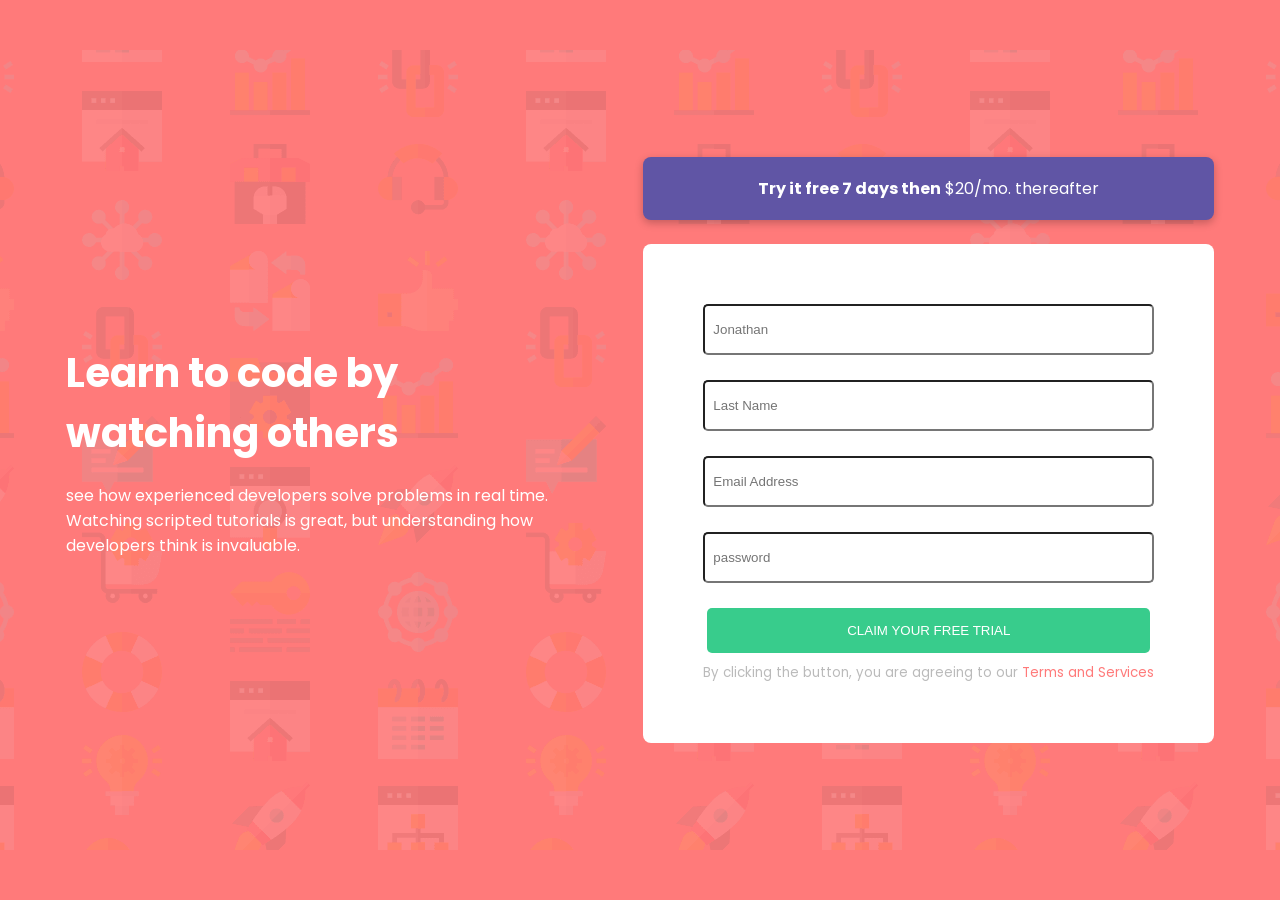
==== index.html @ 25621cdc "partially done" ====
<!DOCTYPE html>
<html lang="en">
<head>
    <meta charset="UTF-8">
    <meta http-equiv="X-UA-Compatible" content="IE=edge">
    <meta name="viewport" content="width=device-width, initial-scale=1.0">
    <link rel="stylesheet" href="style.css">
    <title>Document</title>
</head>
<body>
    <main>
        <div class="container">
            <div class="content">
                <h1 class="header">
                    Learn to code by <br> watching others
                </h1>
                <p>see how experienced developers solve problems in real time. <br> Watching scripted tutorials is great, but understanding how <br> developers think is invaluable.
                </p>

            </div>
            <div class="form-section">
                <div class="trial">
                        <p><span>Try it free 7 days then</span> $20/mo. thereafter</p>
                </div>
                <div class="inputs">
                    <form class="form">
                    
                        <input type="text" id="fname" name="fname" placeholder="Jonathan"><br>
                        
                        <input type="text" id="lname" name="lname" placeholder="Last Name"><br>
            
                        
                        <input type="text" id="fname" name="fname" placeholder="Email Address"><br>
                        
                        <input type="text" id="lname" name="lname" placeholder="password"><br>

                        <button type="submit" class="btn">CLAIM YOUR FREE TRIAL</button>
                        
                      </form> 
                      
                      <p class="terms">By clicking the button, you are agreeing to our <span class="color"><a href="">Terms and Services</a></span> </p>
                </div>
            </div>
        </div>
    </main>
</body>
</html>
---- style.css ----
@import url('https://fonts.googleapis.com/css2?family=Poppins:wght@400;500;600;700&display=swap');

* {
    margin: 0;
    padding: 0;
    box-sizing: border-box;
}

body {
    font-family: 'Poppins', sans-serif;
}

a {
    text-decoration: none;
}

p {
    color: #fff;
}



.container {
    width: 100%;
    min-height: 100vh;
    background: url(./img/bg-intro-desktop.png) hsl(0, 100%, 74%) center no-repeat;
    display: flex;
    justify-content: space-evenly;
    align-items: center;
}

.content {
    width: 40%;
}

h1 {
    font-size: 2.5rem;
    color: #fff;
    margin-bottom: 20px;
}
.trial {
    background-color: hsl(248, 32%, 49%);
    padding: 1.2rem;
    text-align: center;
    border-radius: .5rem;
    margin-bottom: 1.5rem;
    color: #fff;
    box-shadow: rgba(0, 0, 0, 0.24) 0px 3px 8px;
}

.trial p span {
    font-weight: bolder;
}
.form-section .inputs {
    background: #fff;
    border-radius: .5rem;
    padding: 60px;
    height: 100%;
    
    
}
.inputs form {
    display: flex;
    flex-direction: column;
    justify-content: center;
    align-items: center;
   
   
}

.form-section .inputs input {
  
    width: 100%;
    padding: 1rem .5rem;
    border-radius: 5px;
}

.btn {
    background-color: hsl(154, 59%, 51%);
    padding: 15px 140px;
    border-radius: 5px;
    border: none;
    color: #fff;
    margin-bottom: 10px;
}

.terms {
 color: #00000045;
 font-size: smaller;
 text-align: center;
}


.color a {
 color: hsl(0, 100%, 74%) ;
}
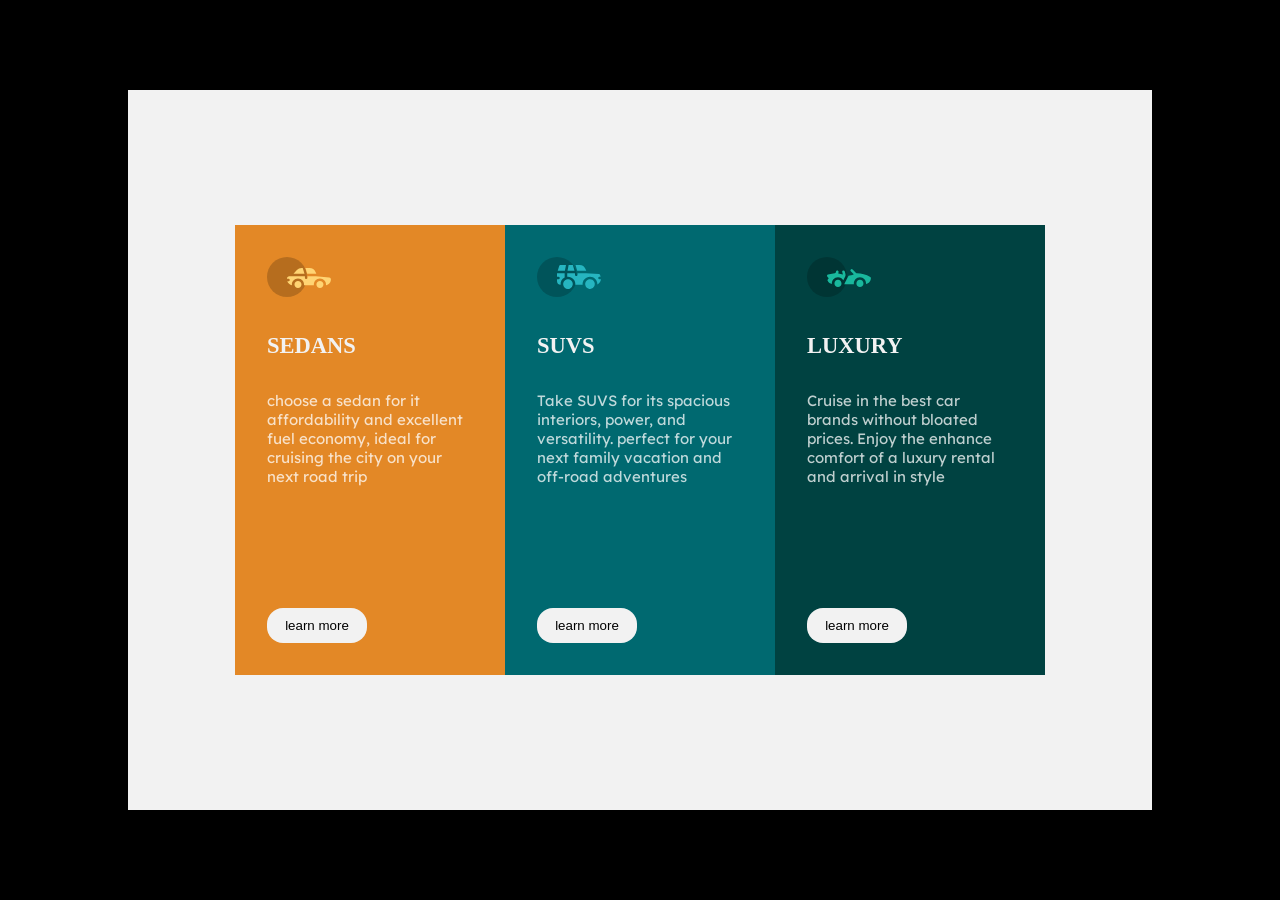
==== commit 0f4c170d: "finally done" ====
--- a/index.html
+++ b/index.html
@@ -4,44 +4,46 @@
     <meta charset="UTF-8">
     <meta http-equiv="X-UA-Compatible" content="IE=edge">
     <meta name="viewport" content="width=device-width, initial-scale=1.0">
-    <link rel="stylesheet" href="style.css">
-    <title>Document</title>
+    <link rel="stylesheet" href="flex.css">
+    <title>Task</title>
 </head>
 <body>
-    <main>
-        <div class="container">
+    <div class="outer-container">
+    <div class="container">
+        <div class="yellow same">
             <div class="content">
-                <h1 class="header">
-                    Learn to code by <br> watching others
-                </h1>
-                <p>see how experienced developers solve problems in real time. <br> Watching scripted tutorials is great, but understanding how <br> developers think is invaluable.
-                </p>
+                <div class="ball">
+                    <img src="/img/icon-sedans.svg" alt="">
+                </div>
+            <h2 class="header">SEDANS</h2>
+            <p>choose a sedan for it affordability and excellent fuel economy, ideal for cruising the city on your next road trip</p>
+            </div>
+            <button type="submit" class="btn btn-yellow">learn more</button>
 
+        </div>
+        <div class="blue same">
+        <div class="content">
+            <div class="ball">
+                <img src="./img/icon-suvs.svg" alt="">
             </div>
-            <div class="form-section">
-                <div class="trial">
-                        <p><span>Try it free 7 days then</span> $20/mo. thereafter</p>
+            <h2 class="header">SUVS</h2>
+            <p>Take SUVS for its spacious interiors, power, and versatility. perfect for your next family vacation and off-road adventures</p>
+        </div>
+           <button type="submit" class="btn btn-blue">learn more</button>
+        </div>
+        <div class="green same">
+            <div class="content">
+                <div class="ball">
+                    <img src="./img/icon-luxury.svg" alt="">
                 </div>
-                <div class="inputs">
-                    <form class="form">
-                    
-                        <input type="text" id="fname" name="fname" placeholder="Jonathan"><br>
-                        
-                        <input type="text" id="lname" name="lname" placeholder="Last Name"><br>
-            
-                        
-                        <input type="text" id="fname" name="fname" placeholder="Email Address"><br>
-                        
-                        <input type="text" id="lname" name="lname" placeholder="password"><br>
+                <h2 class="header">LUXURY</h2>
+            <p>Cruise in the best car brands without bloated prices. Enjoy the enhance comfort of a luxury rental and arrival in style</p>
+            </div>
+            <button type="submit" class="btn btn-green">learn more
+            </button>
 
-                        <button type="submit" class="btn">CLAIM YOUR FREE TRIAL</button>
-                        
-                      </form> 
-                      
-                      <p class="terms">By clicking the button, you are agreeing to our <span class="color"><a href="">Terms and Services</a></span> </p>
-                </div>
-            </div>
         </div>
-    </main>
+    </div>
+</div>
 </body>
 </html>
--- a/flex.css
+++ b/flex.css
@@ -0,0 +1,109 @@
+@import url('https://fonts.googleapis.com/css2?family=Lexend+Deca&display=swap');
+@import url('https://fonts.googleapis.com/css2?family=Big+Shoulders+Display:wght@700&display=swap');
+/* font-family: 'Lexend Deca', sans-serif; */
+/* font-family: 'Big Shoulders Display', cursive; */
+*{
+
+    margin: 0;
+    padding: 0;
+    box-sizing: border-box;
+    /* background-color: black; */
+}
+
+body {
+    font-size: 15px;
+}
+
+h1 {
+    color: hsl(0, 0%, 95%);
+    font-family: 'Big Shoulders Display', cursive;
+}
+
+p {
+    color: hsla(0, 0%, 100%, 0.75);
+    font-family: 'Lexend Deca', sans-serif;
+}
+
+
+.outer-container {
+    background-color: black;
+    height: 100vh;
+    width: 100vw;
+    display: flex;
+    flex-direction: column;
+    justify-content: center;
+
+  
+}
+.container {
+   
+
+    /* margin: 15vh auto; */
+    /* padding: 5rem; */
+
+    height: 80vh;
+    width: 80vw;
+    margin: auto;
+    display: flex;
+    background-color: hsl(0, 0%, 95%);
+    display: flex;
+    justify-content: center;
+    align-items: center;
+
+}
+
+.same {
+    padding: 2rem;
+    display: flex;
+    flex-direction: column;
+    justify-content: space-between;
+}
+
+.same .ball {
+    /* height: 50px;
+    width: 50px; */
+    /* border-radius: 50%;
+    background-color: #00000050 */
+}
+
+.same .header {
+    padding: 2rem 0;
+    color: hsl(0, 0%, 95%);
+}
+
+
+
+
+
+.btn {
+    padding: 10px 0px;
+    border-radius: 16px;
+    border: none;
+    text-decoration: none;
+    display: inline-block;
+    cursor: pointer;
+    width: 100px;
+    background-color: hsl(0, 0%, 95%);
+    /* margin: 4px 0px; */
+}
+
+/* Bright orange: hsl(31, 77%, 52%)
+Dark cyan: hsl(184, 100%, 22%)
+Very dark cyan: hsl(179, 100%, 13%) */
+.yellow {
+    height: 50vh;
+    width: 30vh;
+    background: hsl(31, 77%, 52%);
+}
+
+.blue {
+    height: 50vh;
+    width: 30vh;
+    background:  hsl(184, 100%, 22%);
+}
+
+.green {
+    height: 50vh;
+    width: 30vh;
+    background: hsl(179, 100%, 13%);
+}
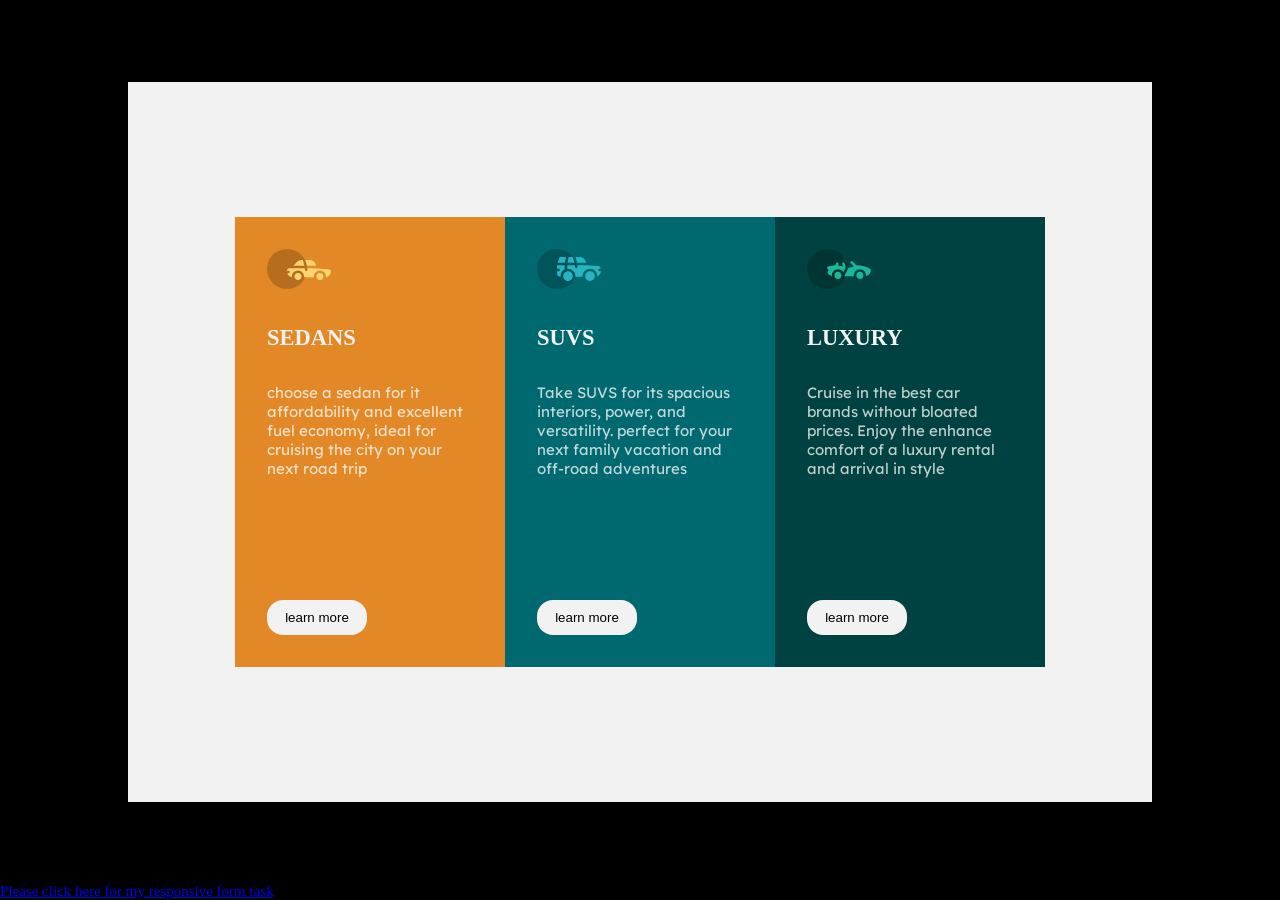
==== commit 46344367: "done" ====
--- a/index.html
+++ b/index.html
@@ -44,6 +44,8 @@
 
         </div>
     </div>
+    <a href="https://deennn.github.io/form">Please click here for my responsive form task</a>
 </div>
+   
 </body>
 </html>
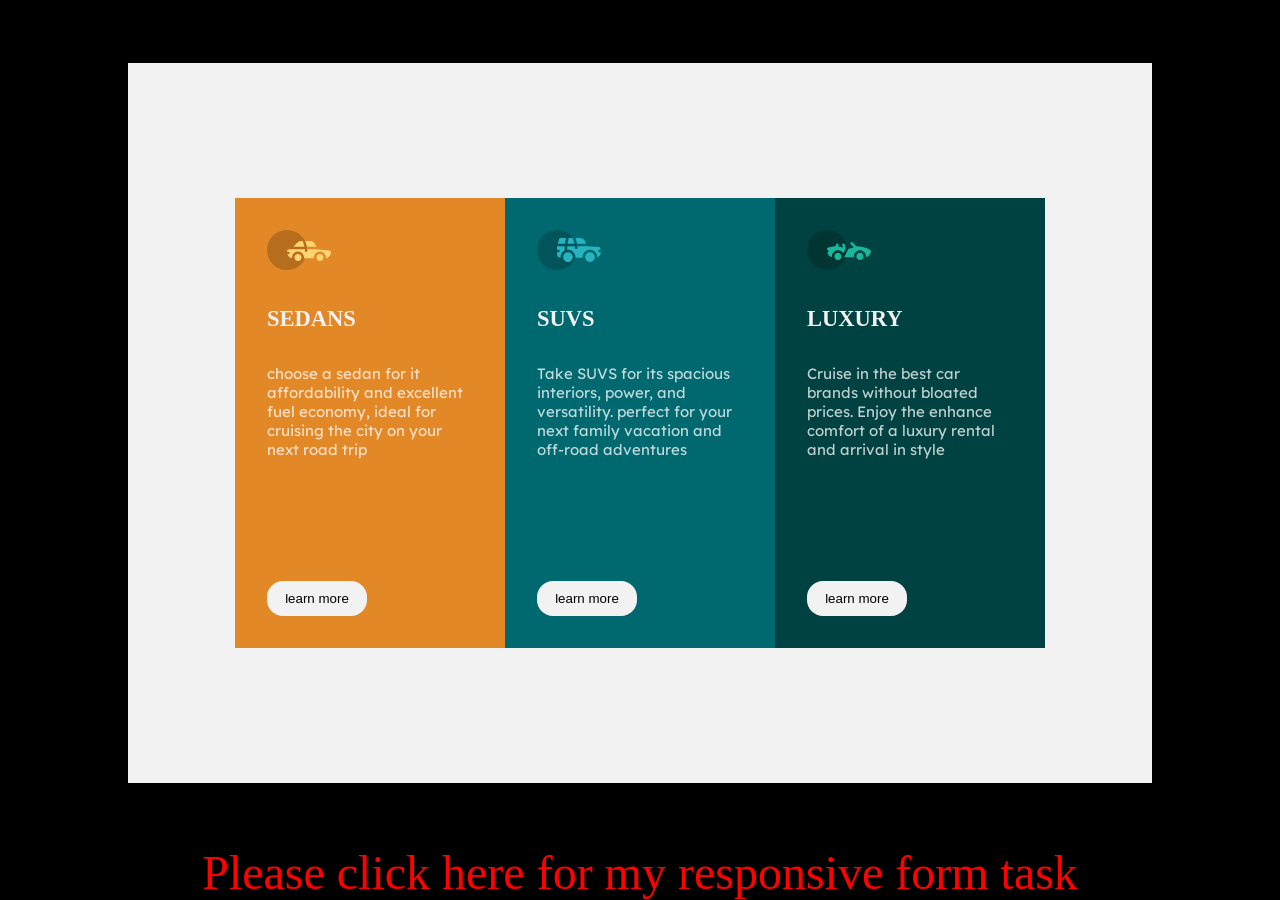
==== commit bd480007: "finally done" ====
--- a/index.html
+++ b/index.html
@@ -43,8 +43,7 @@
             </button>
 
         </div>
-    </div>
-    <a href="https://deennn.github.io/form">Please click here for my responsive form task</a>
+    </div> <a href="https://deennn.github.io/form">Please click here for my responsive form task</a>
 </div>
    
 </body>
--- a/flex.css
+++ b/flex.css
@@ -106,4 +106,11 @@
     height: 50vh;
     width: 30vh;
     background: hsl(179, 100%, 13%);
-}+}
+
+a {
+    color: red;
+    font-size: 3rem;
+    text-decoration: none;
+    text-align: center;
+}
